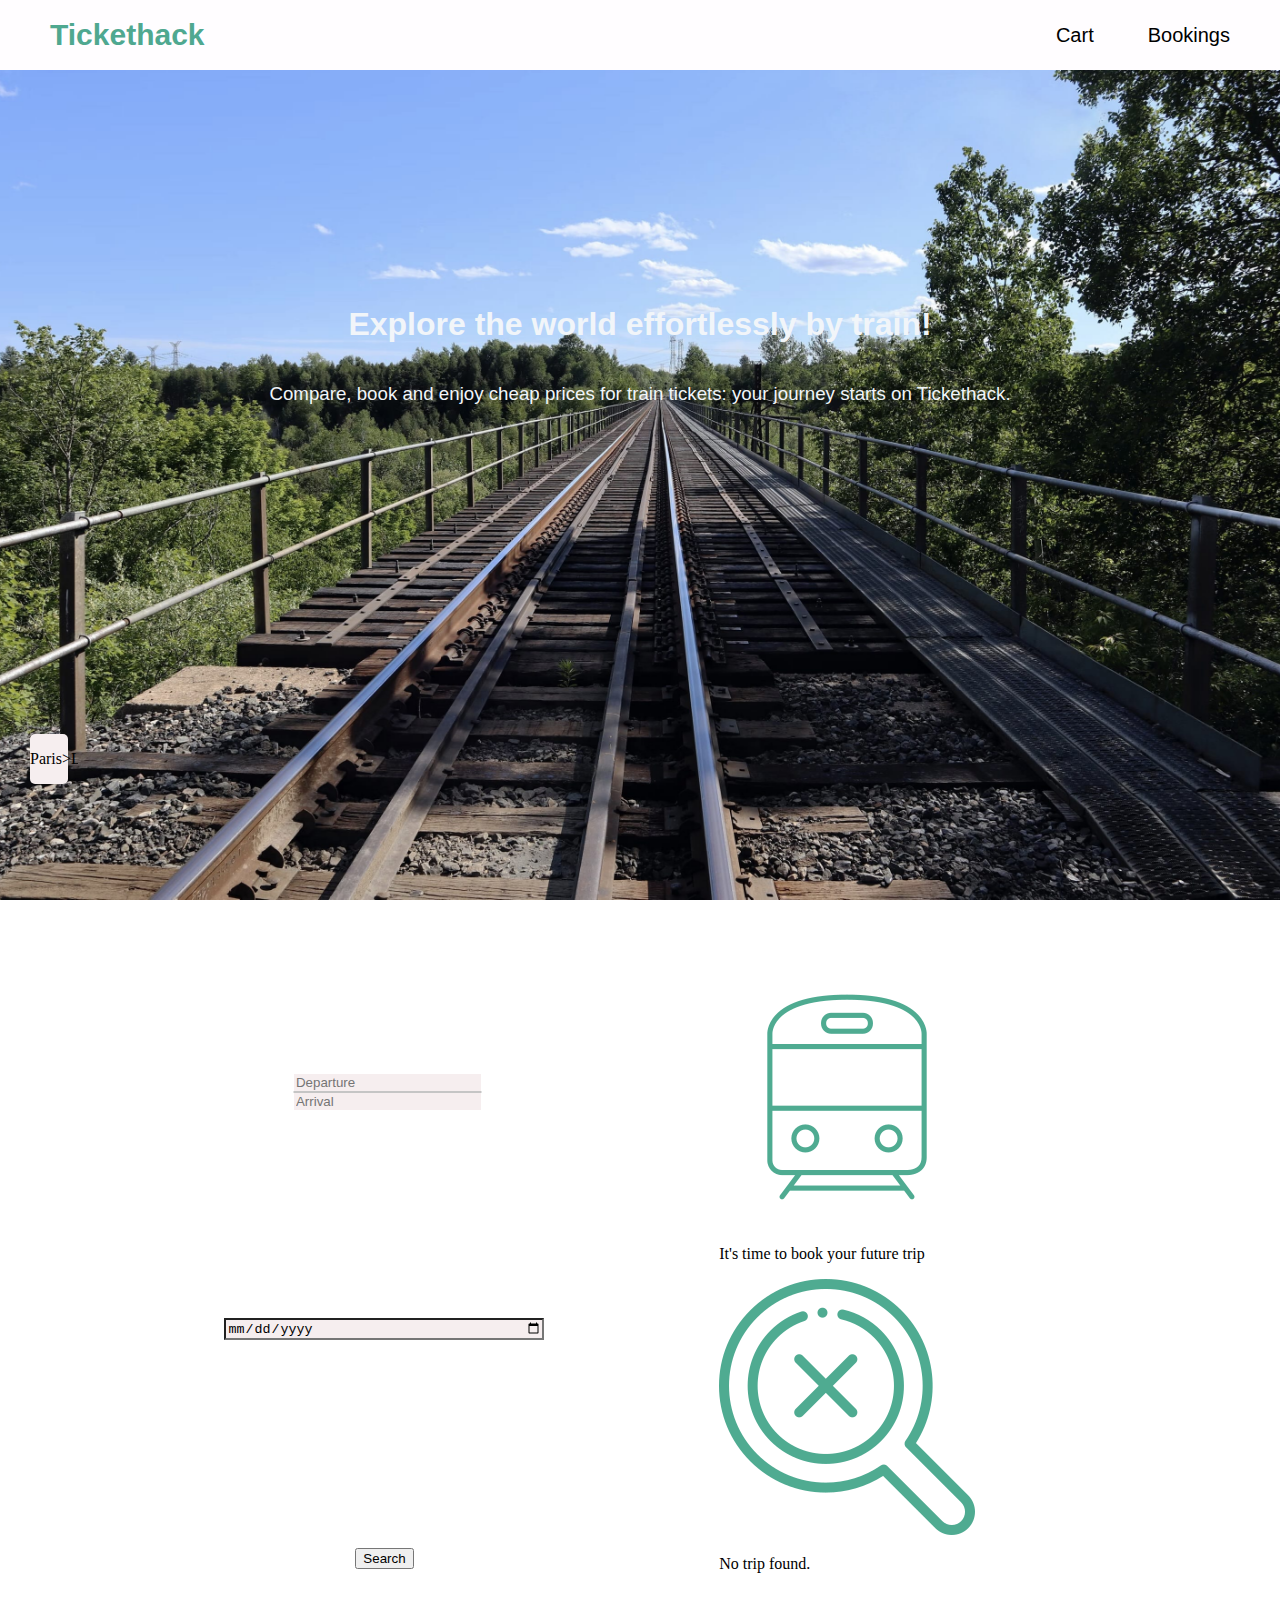
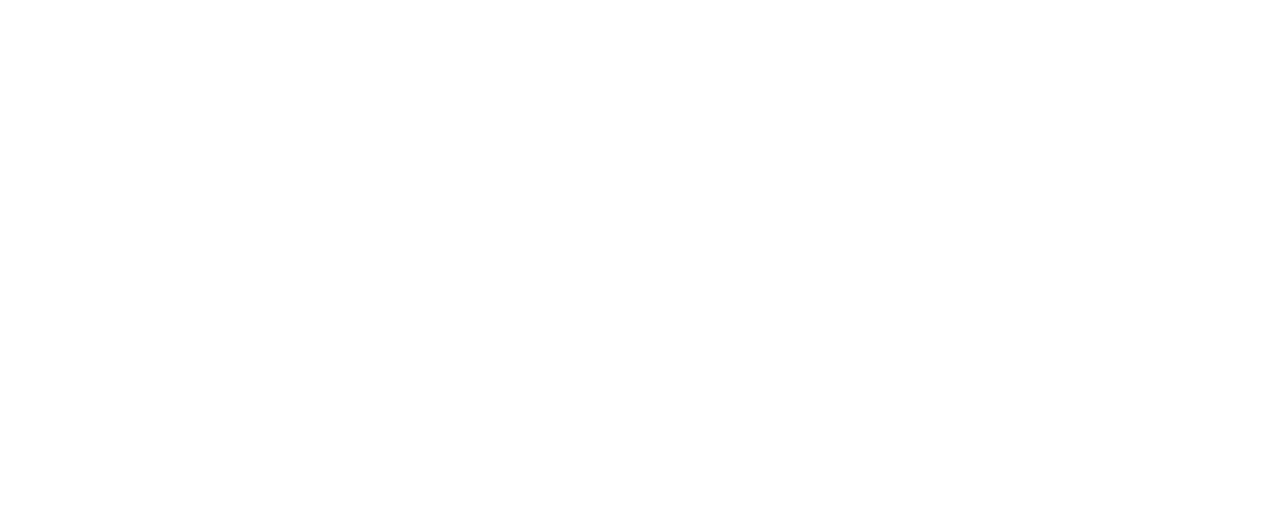
==== index.html @ 47614c84 "Merge branch 'main' of https://github.com/nomadebleu/tictac-FE" ====
<!DOCTYPE html>
<html lang="en">
  <head>
    <meta charset="UTF-8" />
    <meta name="viewport" content="width=device-width, initial-scale=1.0" />
    <link
      href="https://cdn.jsdelivr.net/npm/bootstrap@5.1.1/dist/css/bootstrap.min.css"
      rel="stylesheet"
      integrity="sha384-F3w7mX95PdgyTmZZMECAngseQB83DfGTowi0iMjiWaeVhAn4FJkqJByhZMI3AhiU"
      crossorigin="anonymous"
    />
    <title>TicketHack</title>
    <script
      type="text/JavaScript"
      src=" https://MomentJS.com/downloads/moment.js"
    ></script>
    <link rel="stylesheet" href="style.css" />
  </head>
  <body id="accueil">
    <div id="container-page">
      <!-- HEADER ----------------------------------------->
      <div id="header">
        <a href="./index.html" id="tickethack">Tickethack</a>
        <div id="menu-right">
          <a href="./cart.html" id="cart">Cart</a>
          <a href="./bookings.html" id="bookings">Bookings</a>
        </div>
      </div>
      <!-- TITLE avec les titres --------------------------->
      <div id="title">
        <h1>Explore the world effortlessly by train!</h1>
        <h3>
          Compare, book and enjoy cheap prices for train tickets: your journey
          starts on Tickethack.
        </h3>
      </div>
      <!-- CONTENT LEFT avec le CALENDRIER -->
      <div id="content-left" class="col-4">
        <div id="'departArrival">
          <input id="cityNameInputD" type="text" placeholder="Departure" />
          <input id="cityNameInputA" type="text" placeholder="Arrival" />
        </div>
        <input id="travelDay" type="date" name="travelDay" />
        <button type="button" id="btn-search" class="btn btn-success">
          Search
        </button>
      </div>

      <!-- CONTENT RIGHT avec les IMAGES ou les TRAJETS -->
      <div id="content-right" class="col-4">
        <!-- LES IMAGES & MESSAGES -->
        <div id="img-accueil" class="img-content-right">
          <div class="image-top">
            <img class="imgtrain" src="images/train.png" />
          </div>
          <div class="text-bottom">
            <p>It's time to book your future trip</p>
          </div>
        </div>
        <div id="no-book-container" class="img-content-right">
          <div class="image-top">
            <img class="imgtrain" src="images/notfound.png" />
          </div>
          <div class="text-bottom">
            <p>No trip found.</p>
          </div>
        </div>
      </div>
      <!-- LES TRAJETS -->
      <div id="book-container">
        <!-- BLOC VOYAGE -->
        <div class="trip">
          <div>
            <p id="departure">Paris</p>
          </div>
          <div>
            <p>></p>
          </div>
          <div>
            <p id="arrival">Lyon</p>
          </div>
          <div>
            <p id="time">18:30</p>
          </div>
          <div>
            <p id="price">52€</p>
          </div>
          <button type="button" class="book btn btn-success">BOOK</button>
          <button type="button" id="delete" class="btn btn-success">X</button>
        </div>
      </div>
      <!--fin book container/LES TRAJETS-->

        <!-- CONTENT RIGHT avec les IMAGES ou les TRAJETS -->
        <div id="content-right" class="col-4">
            <!-- LES IMAGES & MESSAGES -->
            <div id="no-book-container">
                <div class="image-top">
                  <img class="imgtrain" src="images/train.png" />
                </div>
                <div class="text-bottom">
                  <p>It's time to book your future trip</p>
                </div>
                <div class="image-top">
                  <img class="imgtrain" src="images/notfound.png" />
                </div>
                <div class="text-bottom">
                  <p>No trip found.</p>
                </div>
              </div>
            <!-- LES TRAJETS -->
            <div id="book-container">
                <!-- BLOC VOYAGE -->
                <!-- Vide car se remplit avec la recherche -->
                <!-- FIN BLOC VOYAGE -->
            </div>

            <div id="footer"></div>

    </div><!--fin container-page--> 
    <script src="script.js"></script>
  </body>
</html>
---- style.css ----
/*-------------PAGE ACCUEIL------------------------------*/
#accueil {
  height: 100vh;
  width: 100vw;
  background-image: url("./images/background.jpg");
  background-position: center center;
  background-repeat: no-repeat;
  background-size: cover;
  margin: 0;
}
#accueilCart,
#accueilBookings {
  height: 100vh;
  width: 100vw;
  background-color: #f2f3f3;
  margin: 0;
}
/*-------------LIENS HEADER------------------------------*/
#tickethack,
#cart,
#bookings {
  text-decoration: none;
}
/*-------------CONTAINER GRID------------------------------*/
#container-page {
  display: grid;
  grid-template-rows: repeat(9, 1fr);
  grid-template-columns: repeat(13, 1fr);
}
/*-------------HEADER avec LIENS---------------------------*/
#header {
  grid-row-start: 1;
  grid-row-end: 2;
  grid-column-start: 1;
  grid-column-end: 14;
  height: 70px;
  display: flex;
  justify-content: space-between;
  align-items: center;
  background-color: #fffdff;
}
#tickethack {
  margin-left: 50px;
  font-family: Arial, Helvetica, sans-serif;
  font-size: 30px;
  font-weight: bold;
  color: #4fa890;
}
#cart,
#bookings {
  margin-right: 50px;
  font-family: Arial, Helvetica, sans-serif;
  color: black;
  font-size: 20px;
}
/*----------TITLES page d'ACCUEIL PRINCIPALE------*/
#title {
  grid-row-start: 2;
  grid-row-end: 4;
  grid-column-start: 1;
  grid-column-end: 14;
  display: flex;
  flex-direction: column;
  align-items: center;
  padding: 50px;
  font-family: Arial, Helvetica, sans-serif;
  font-size: 16px;
  color: #f1f5f9;
}
h3 {
  font-weight: lighter;
}
/*-----BLOCK LEFT-----------------------*/
#content-left {
  grid-row-start: 5;
  grid-row-end: 8;
  grid-column-start: 3;
  grid-column-end: 7;

  display: flex;
  flex-direction: column;
  justify-content: space-around;
  align-items: center;

  width: 80%;
  height: 100%;
  margin: 30px;

  background-color: white;
  background-size: cover;
  border-radius: 10px;
}
#departArrival {
  display: flex;
  flex-direction: column;
  justify-content: flex-start;
  width: 100%;
}
input {
  display: block;
  background-color: #f6eeef;
  width: 100%;
}
#cityNameInputA {
  border-top: solid rgb(197, 197, 197) 0.5px;
  border-bottom: solid white 1px;
  border-left: solid white 1px;
  border-right: solid white 1px;
}
#cityNameInputD {
  border-top: solid white 1px;
  border-bottom: solid rgb(197, 197, 197) 0.5px;
  border-left: solid white 1px;
  border-right: solid white 1px;
}
#travelDay {
  background-color: #f6eeef;
}
.btn-search {
  color: 469e86;
}
/*-----BLOCK RIGHT-----------------------*/

#content-right {
  grid-row-start: 5;
  grid-row-end: 8;
  grid-column-start: 8;
  grid-column-end: 12;

  width: 80%;
  height: 100%;
  margin: 30px;

  background-color: white;
  border-radius: 20px;
}
#book-container {
  margin: 20px;
  height: 50%;
  display: flex;
  flex-direction: column;
  overflow: scroll;
}
/*-------------LES BLOCS INVISIBLES---------------------------*/

#anyvoyage {
  display: none;
}
/*-------------LES BLOCS page CART & BOOKINGS---------------------------*/
.trip {
  background-color: #f6eeef;
  border-radius: 5px;
  height: 50px;
  display: flex;
  justify-content: space-around;
  align-items: center;
  margin: 10px;
}
.result-content {
  grid-row-start: 4;
  grid-row-end: 9;
  grid-column-start: 3;
  grid-column-end: 12;
  width: 45vw;
  margin: 30px;
  background-color: white;
  border-radius: 20px;
  display: flex;
  flex-direction: column;
  justify-content: space-between;
  align-items: stretch;
}
#checkout-summary {
  background-color: #01153f;
  color: white;
  display: flex;
  justify-content: space-between;
  align-items: center;
  border-radius: 0px 0px 10px 10px;
}
.btn btn-success,
#total-title {
  padding: 10px;
}

.line {
  display: center;
}
/*------------- FOOTER ---------------------------*/
#footer {
  grid-row-start: 9;
  grid-row-end: 10;
  grid-column-start: 1;
  grid-column-end: 14;
}
.title-result-content {
  text-align: center;
  font-size: 18px;
  font-weight: bold;
}
.pub {
  text-align: center;
  color: #4fa890;
  font-weight: bold;
}
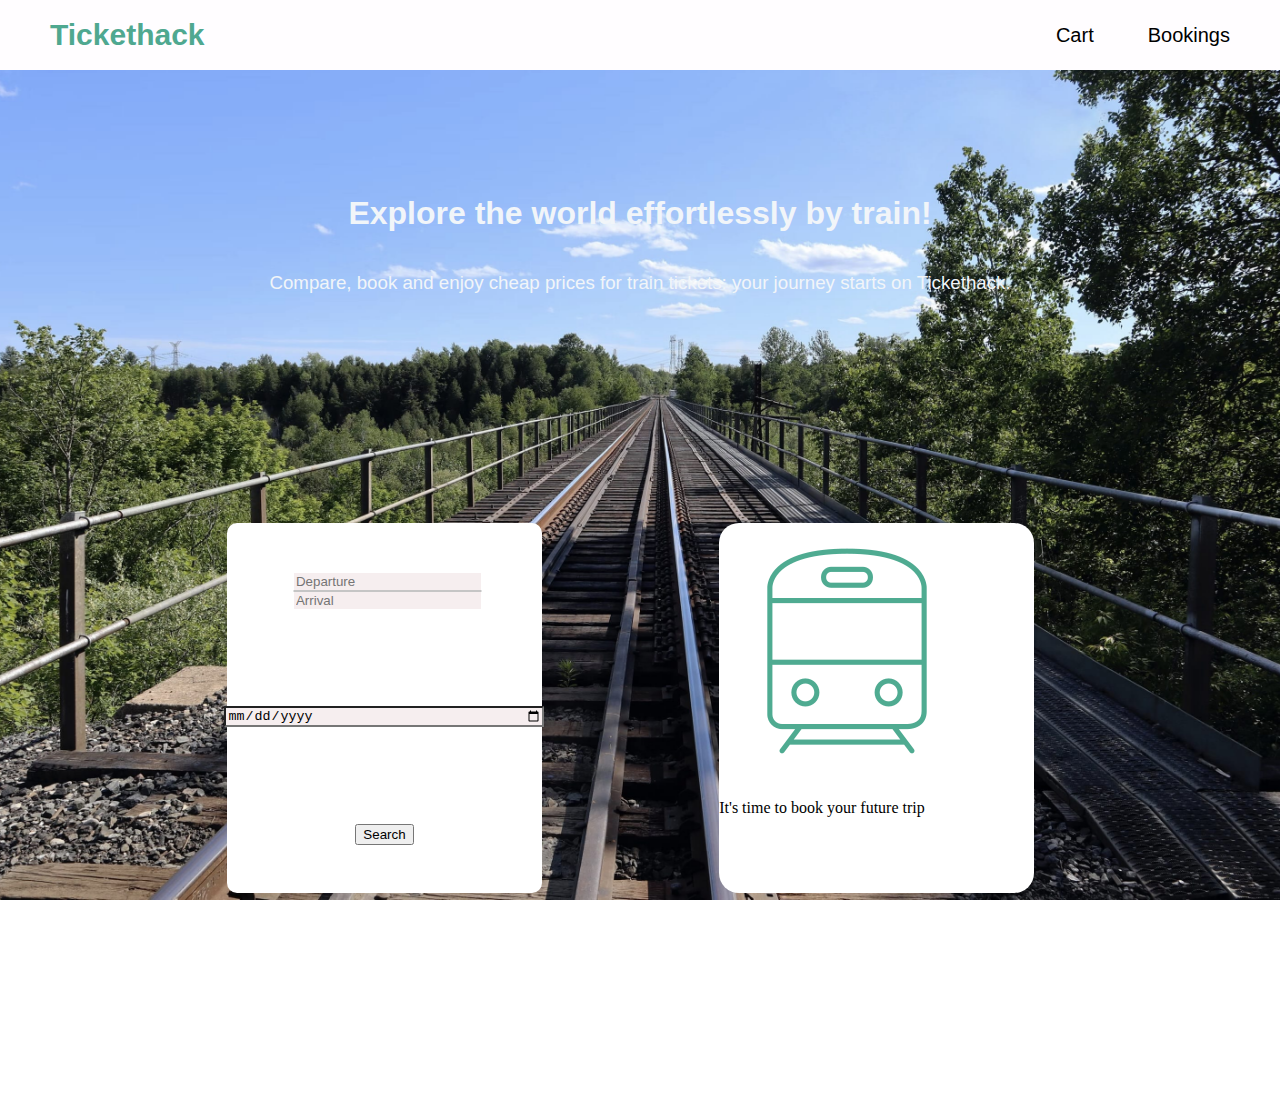
==== commit 5257552a: "correction page accueil" ====
--- a/index.html
+++ b/index.html
@@ -57,6 +57,7 @@
             <p>It's time to book your future trip</p>
           </div>
         </div>
+        <!-- BLOC IMAGE NO TRIP FOUND -->
         <div id="no-book-container" class="img-content-right">
           <div class="image-top">
             <img class="imgtrain" src="images/notfound.png" />
@@ -66,58 +67,9 @@
           </div>
         </div>
       </div>
-      <!-- LES TRAJETS -->
-      <div id="book-container">
-        <!-- BLOC VOYAGE -->
-        <div class="trip">
-          <div>
-            <p id="departure">Paris</p>
-          </div>
-          <div>
-            <p>></p>
-          </div>
-          <div>
-            <p id="arrival">Lyon</p>
-          </div>
-          <div>
-            <p id="time">18:30</p>
-          </div>
-          <div>
-            <p id="price">52€</p>
-          </div>
-          <button type="button" class="book btn btn-success">BOOK</button>
-          <button type="button" id="delete" class="btn btn-success">X</button>
-        </div>
-      </div>
-      <!--fin book container/LES TRAJETS-->
-
-        <!-- CONTENT RIGHT avec les IMAGES ou les TRAJETS -->
-        <div id="content-right" class="col-4">
-            <!-- LES IMAGES & MESSAGES -->
-            <div id="no-book-container">
-                <div class="image-top">
-                  <img class="imgtrain" src="images/train.png" />
-                </div>
-                <div class="text-bottom">
-                  <p>It's time to book your future trip</p>
-                </div>
-                <div class="image-top">
-                  <img class="imgtrain" src="images/notfound.png" />
-                </div>
-                <div class="text-bottom">
-                  <p>No trip found.</p>
-                </div>
-              </div>
-            <!-- LES TRAJETS -->
-            <div id="book-container">
-                <!-- BLOC VOYAGE -->
-                <!-- Vide car se remplit avec la recherche -->
-                <!-- FIN BLOC VOYAGE -->
-            </div>
-
-            <div id="footer"></div>
-
-    </div><!--fin container-page--> 
+      <div id="footer"></div>
+    </div>
+    <!--fin container-page-->
     <script src="script.js"></script>
   </body>
 </html>
--- a/style.css
+++ b/style.css
@@ -142,7 +142,9 @@
   overflow: scroll;
 }
 /*-------------LES BLOCS INVISIBLES---------------------------*/
-
+#no-book-container {
+  display: none;
+}
 #anyvoyage {
   display: none;
 }
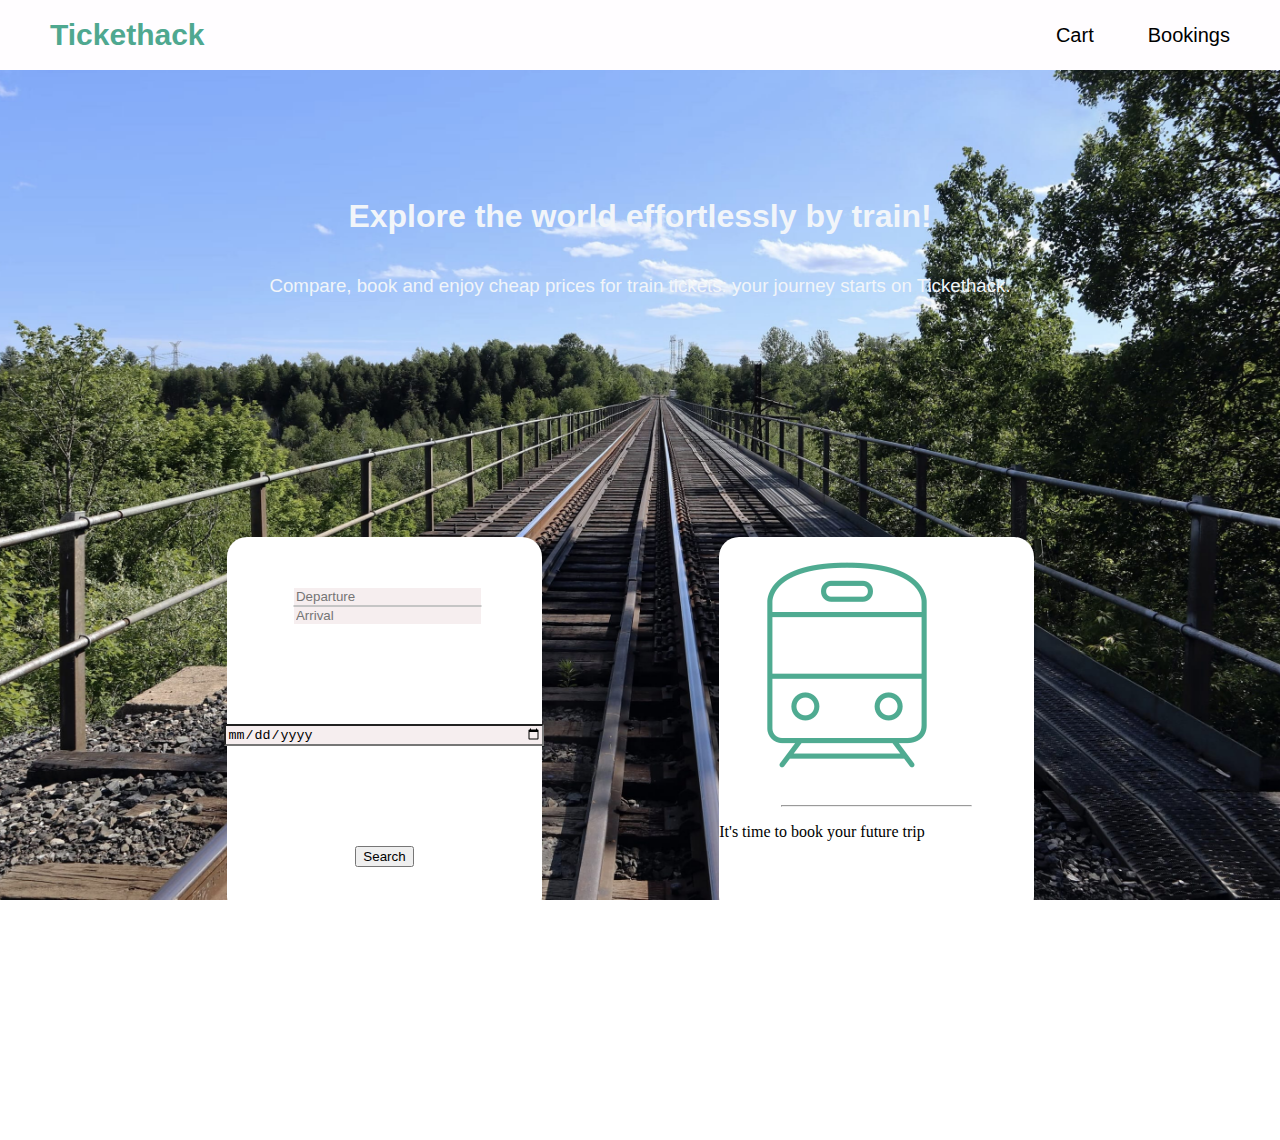
==== commit 0f6f4cfe: "correction souci front" ====
--- a/index.html
+++ b/index.html
@@ -35,23 +35,34 @@
         </h3>
       </div>
       <!-- CONTENT LEFT avec le CALENDRIER -->
-      <div id="content-left" class="col-4">
+      <div id="content-left">
         <div id="'departArrival">
-          <input id="cityNameInputD" type="text" placeholder="Departure" />
-          <input id="cityNameInputA" type="text" placeholder="Arrival" />
+          <input
+            id="cityNameInputD"
+            type="text"
+            placeholder="Departure"
+            class="input"
+          />
+          <input
+            id="cityNameInputA"
+            type="text"
+            placeholder="Arrival"
+            class="input"
+          />
         </div>
-        <input id="travelDay" type="date" name="travelDay" />
+        <input id="travelDay" type="date" name="travelDay" class="input" />
         <button type="button" id="btn-search" class="btn btn-success">
           Search
         </button>
       </div>
 
       <!-- CONTENT RIGHT avec les IMAGES ou les TRAJETS -->
-      <div id="content-right" class="col-4">
+      <div id="content-right">
         <!-- LES IMAGES & MESSAGES -->
         <div id="img-accueil" class="img-content-right">
           <div class="image-top">
             <img class="imgtrain" src="images/train.png" />
+            <hr class="line" style="width: 60%" />
           </div>
           <div class="text-bottom">
             <p>It's time to book your future trip</p>
--- a/style.css
+++ b/style.css
@@ -7,6 +7,7 @@
   background-repeat: no-repeat;
   background-size: cover;
   margin: 0;
+  background-attachment: fixed;
 }
 #accueilCart,
 #accueilBookings {
@@ -88,7 +89,7 @@
 
   background-color: white;
   background-size: cover;
-  border-radius: 10px;
+  border-radius: 20px;
 }
 #departArrival {
   display: flex;
@@ -120,13 +121,13 @@
   color: 469e86;
 }
 /*-----BLOCK RIGHT-----------------------*/
-
 #content-right {
   grid-row-start: 5;
   grid-row-end: 8;
   grid-column-start: 8;
   grid-column-end: 12;
-
+  justify-content: column;
+  align-items: stretch;
   width: 80%;
   height: 100%;
   margin: 30px;
@@ -177,6 +178,7 @@
   color: white;
   display: flex;
   justify-content: space-between;
+  padding: 5px;
   align-items: center;
   border-radius: 0px 0px 10px 10px;
 }
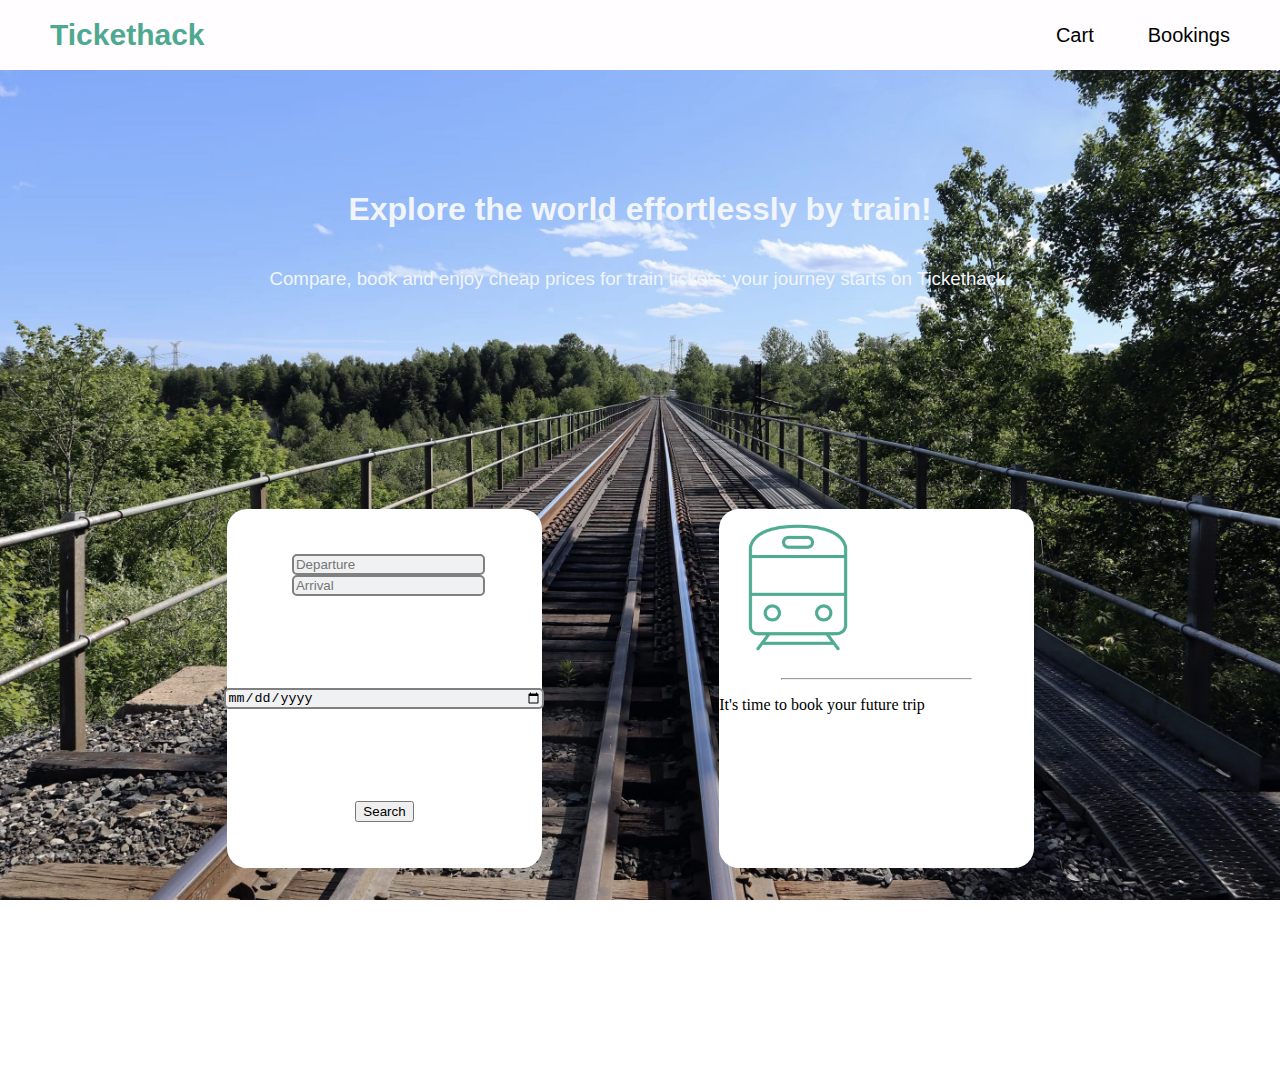
==== commit 24aa6819: "Retablissement de la connection fe be avec rajout bloc voyage html et ajout display none sur js" ====
--- a/index.html
+++ b/index.html
@@ -58,25 +58,39 @@
 
       <!-- CONTENT RIGHT avec les IMAGES ou les TRAJETS -->
       <div id="content-right">
-        <!-- LES IMAGES & MESSAGES -->
+        <!-- IMAGE & MESS / TRAIN -->
         <div id="img-accueil" class="img-content-right">
+          
           <div class="image-top">
             <img class="imgtrain" src="images/train.png" />
             <hr class="line" style="width: 60%" />
           </div>
+
           <div class="text-bottom">
             <p>It's time to book your future trip</p>
           </div>
+          
         </div>
-        <!-- BLOC IMAGE NO TRIP FOUND -->
+
+        <!-- IMAGE & MESS / NO TRIP FOUND -->
         <div id="no-book-container" class="img-content-right">
+
           <div class="image-top">
             <img class="imgtrain" src="images/notfound.png" />
           </div>
+
           <div class="text-bottom">
             <p>No trip found.</p>
           </div>
+
         </div>
+
+        <div id="book-container">
+          <!-- BLOC VOYAGE -->
+          <!-- Vide car se remplit avec la recherche -->
+          <!-- FIN BLOC VOYAGE -->
+        </div>
+
       </div>
       <div id="footer"></div>
     </div>
--- a/style.css
+++ b/style.css
@@ -102,23 +102,17 @@
   background-color: #f6eeef;
   width: 100%;
 }
-#cityNameInputA {
-  border-top: solid rgb(197, 197, 197) 0.5px;
-  border-bottom: solid white 1px;
-  border-left: solid white 1px;
-  border-right: solid white 1px;
-}
-#cityNameInputD {
-  border-top: solid white 1px;
-  border-bottom: solid rgb(197, 197, 197) 0.5px;
-  border-left: solid white 1px;
-  border-right: solid white 1px;
-}
-#travelDay {
-  background-color: #f6eeef;
+.input {
+  border: 2px solid grey;
+  border-radius: 5px;
+  background-color: #f0f1f2;
 }
 .btn-search {
   color: 469e86;
+}
+.imgtrain {
+  width: 50%;
+  height: 50%;
 }
 /*-----BLOCK RIGHT-----------------------*/
 #content-right {
@@ -126,14 +120,26 @@
   grid-row-end: 8;
   grid-column-start: 8;
   grid-column-end: 12;
-  justify-content: column;
-  align-items: stretch;
+
   width: 80%;
   height: 100%;
   margin: 30px;
-
+  position: relative;
   background-color: white;
   border-radius: 20px;
+
+  display: flex;
+  flex-direction: column;
+  justify-content: space-around;
+  align-items: center;
+}
+.img-content-right {
+  position: absolute;
+  top: 0;
+  left: 0;
+  bottom: 0;
+  right: 0;
+  margin: auto;
 }
 #book-container {
   margin: 20px;
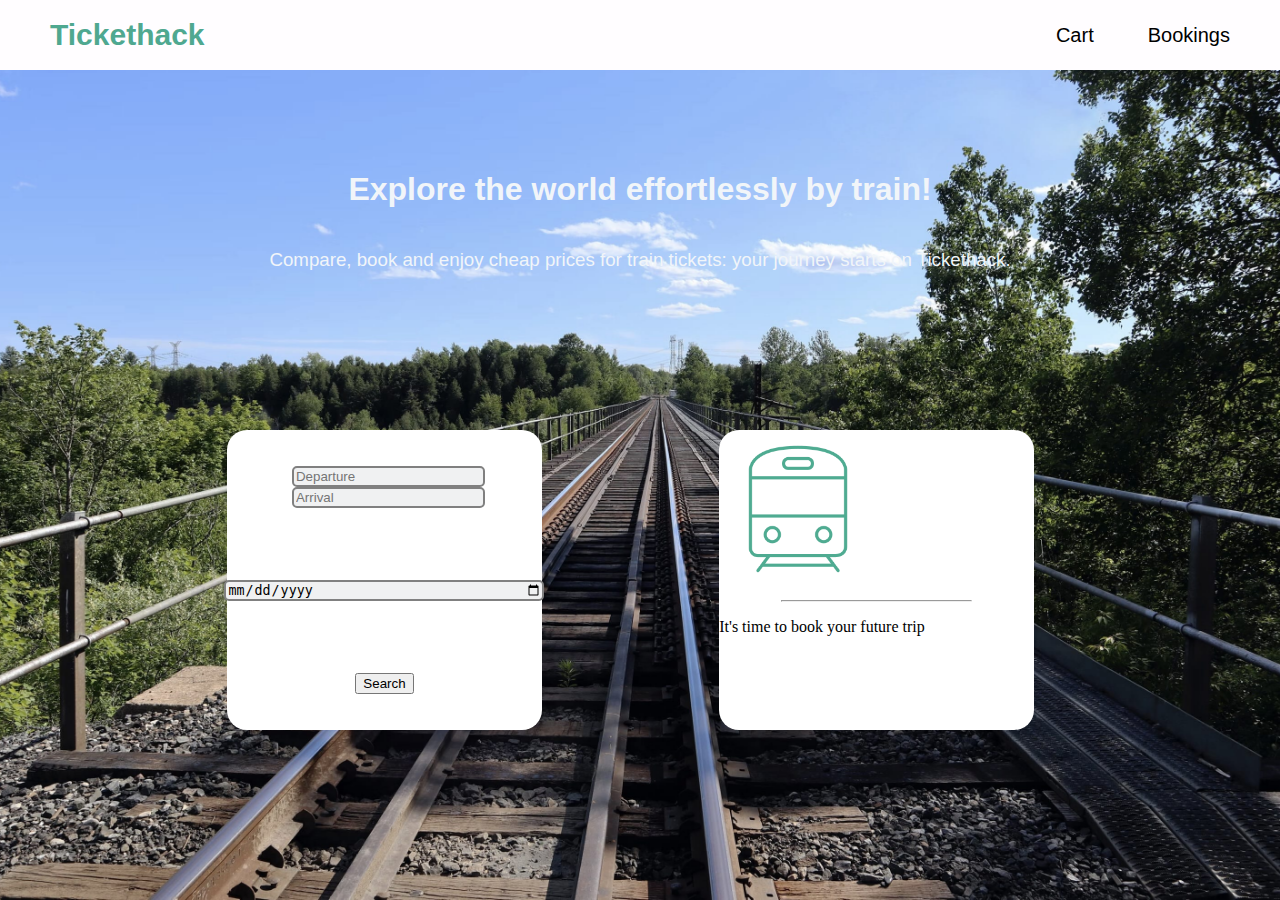
==== commit e7ece82b: "fixe page accueil" ====
--- a/index.html
+++ b/index.html
@@ -59,38 +59,29 @@
       <!-- CONTENT RIGHT avec les IMAGES ou les TRAJETS -->
       <div id="content-right">
         <!-- IMAGE & MESS / TRAIN -->
-        <div id="img-accueil" class="img-content-right">
-          
-          <div class="image-top">
-            <img class="imgtrain" src="images/train.png" />
-            <hr class="line" style="width: 60%" />
+        <div id="content-trip">
+          <div id="img-accueil" class="img-content-right">
+            <div class="image-top">
+              <img class="imgtrain" src="images/train.png" />
+              <hr class="line" style="width: 60%" />
+            </div>
+
+            <div class="text-bottom">
+              <p>It's time to book your future trip</p>
+            </div>
           </div>
 
-          <div class="text-bottom">
-            <p>It's time to book your future trip</p>
+          <!-- IMAGE & MESS / NO TRIP FOUND -->
+          <div id="no-book-container" class="img-content-right">
+            <div class="image-top">
+              <img class="imgtrain" src="images/notfound.png" />
+            </div>
+
+            <div class="text-bottom">
+              <p>No trip found.</p>
+            </div>
           </div>
-          
         </div>
-
-        <!-- IMAGE & MESS / NO TRIP FOUND -->
-        <div id="no-book-container" class="img-content-right">
-
-          <div class="image-top">
-            <img class="imgtrain" src="images/notfound.png" />
-          </div>
-
-          <div class="text-bottom">
-            <p>No trip found.</p>
-          </div>
-
-        </div>
-
-        <div id="book-container">
-          <!-- BLOC VOYAGE -->
-          <!-- Vide car se remplit avec la recherche -->
-          <!-- FIN BLOC VOYAGE -->
-        </div>
-
       </div>
       <div id="footer"></div>
     </div>
--- a/style.css
+++ b/style.css
@@ -9,13 +9,6 @@
   margin: 0;
   background-attachment: fixed;
 }
-#accueilCart,
-#accueilBookings {
-  height: 100vh;
-  width: 100vw;
-  background-color: #f2f3f3;
-  margin: 0;
-}
 /*-------------LIENS HEADER------------------------------*/
 #tickethack,
 #cart,
@@ -25,6 +18,7 @@
 /*-------------CONTAINER GRID------------------------------*/
 #container-page {
   display: grid;
+  height: 100vh;
   grid-template-rows: repeat(9, 1fr);
   grid-template-columns: repeat(13, 1fr);
 }
@@ -146,16 +140,12 @@
   height: 50%;
   display: flex;
   flex-direction: column;
-  overflow: scroll;
 }
 /*-------------LES BLOCS INVISIBLES---------------------------*/
 #no-book-container {
   display: none;
 }
-#anyvoyage {
-  display: none;
-}
-/*-------------LES BLOCS page CART & BOOKINGS---------------------------*/
+/*-------------LES BLOCS TRIP---------------------------*/
 .trip {
   background-color: #f6eeef;
   border-radius: 5px;
@@ -165,29 +155,7 @@
   align-items: center;
   margin: 10px;
 }
-.result-content {
-  grid-row-start: 4;
-  grid-row-end: 9;
-  grid-column-start: 3;
-  grid-column-end: 12;
-  width: 45vw;
-  margin: 30px;
-  background-color: white;
-  border-radius: 20px;
-  display: flex;
-  flex-direction: column;
-  justify-content: space-between;
-  align-items: stretch;
-}
-#checkout-summary {
-  background-color: #01153f;
-  color: white;
-  display: flex;
-  justify-content: space-between;
-  padding: 5px;
-  align-items: center;
-  border-radius: 0px 0px 10px 10px;
-}
+/*------------- A VERIFIER --------------------------*/
 .btn btn-success,
 #total-title {
   padding: 10px;
@@ -203,13 +171,3 @@
   grid-column-start: 1;
   grid-column-end: 14;
 }
-.title-result-content {
-  text-align: center;
-  font-size: 18px;
-  font-weight: bold;
-}
-.pub {
-  text-align: center;
-  color: #4fa890;
-  font-weight: bold;
-}
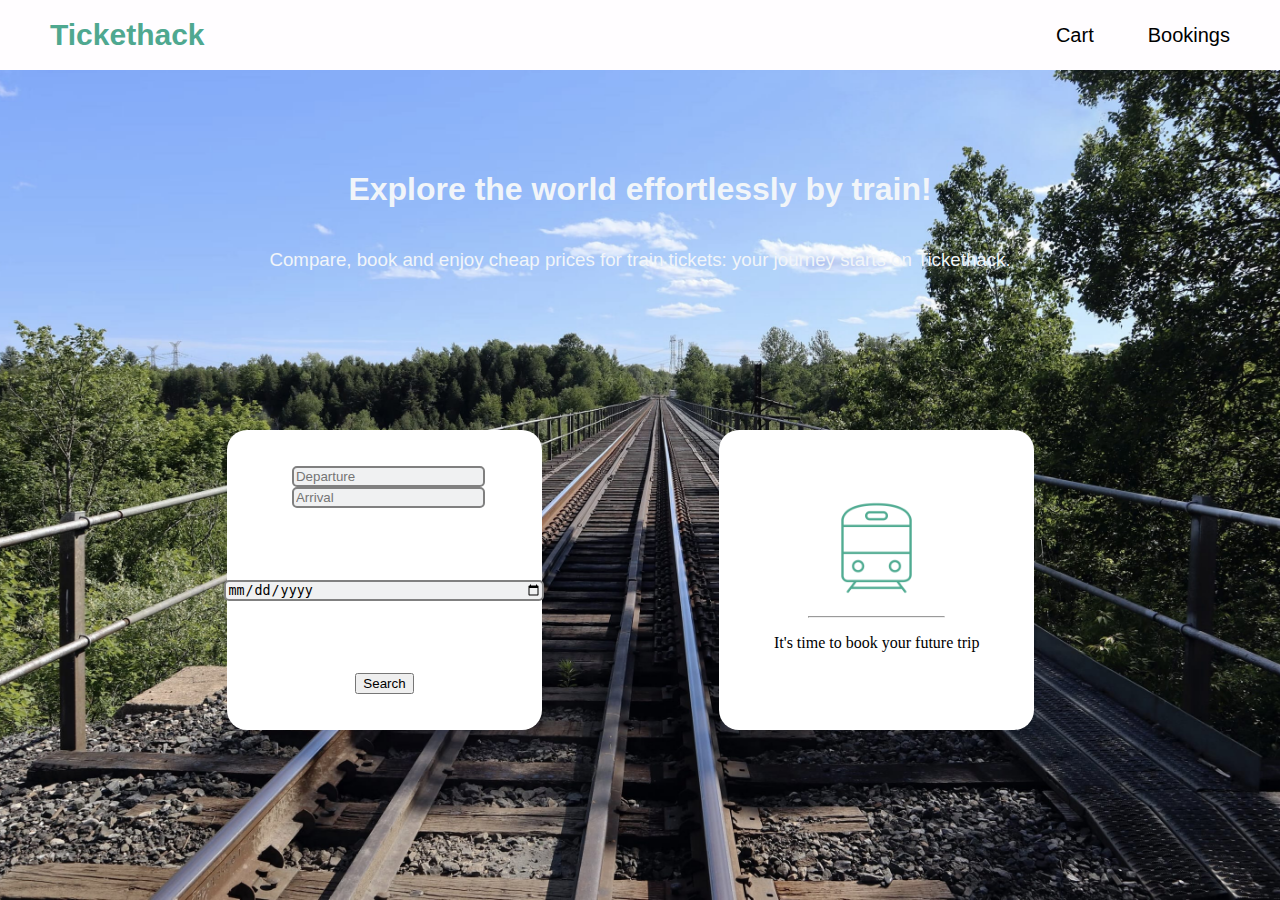
==== commit 5abaf385: "avancement FE et modification script.js pour affichage trips dans container" ====
--- a/index.html
+++ b/index.html
@@ -65,7 +65,6 @@
               <img class="imgtrain" src="images/train.png" />
               <hr class="line" style="width: 60%" />
             </div>
-
             <div class="text-bottom">
               <p>It's time to book your future trip</p>
             </div>
--- a/style.css
+++ b/style.css
@@ -122,18 +122,17 @@
   background-color: white;
   border-radius: 20px;
 
-  display: flex;
+  display: inline-flex;
+  position: relative;
   flex-direction: column;
-  justify-content: space-around;
+  justify-content: center;
   align-items: center;
+  text-align: center;
 }
+
 .img-content-right {
-  position: absolute;
-  top: 0;
-  left: 0;
-  bottom: 0;
-  right: 0;
-  margin: auto;
+  padding: 45px;
+  align-self: auto;
 }
 #book-container {
   margin: 20px;
